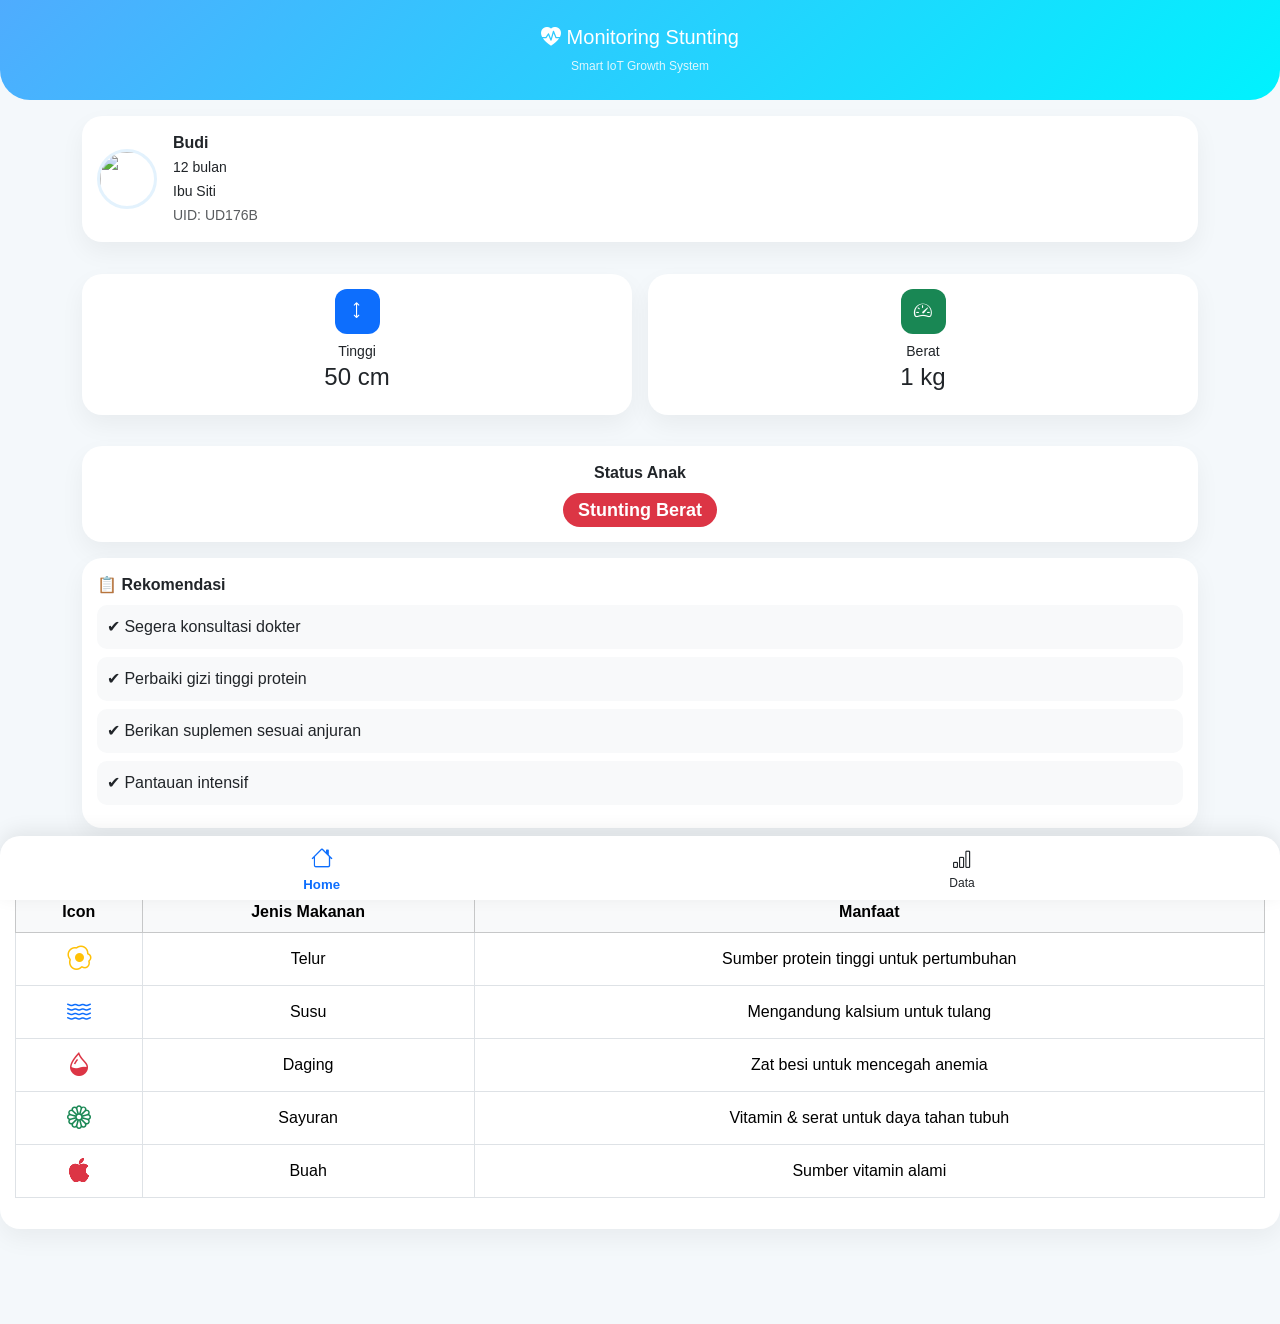
==== index.html @ 4a5716e1 "Add files via upload" ====
<!DOCTYPE html>
<html lang="id">
<head>
<meta charset="UTF-8">
<meta name="viewport" content="width=device-width, initial-scale=1.0">
<title>Monitoring Stunting</title>

<link href="https://cdn.jsdelivr.net/npm/bootstrap@5.3.3/dist/css/bootstrap.min.css" rel="stylesheet">
<link href="https://cdn.jsdelivr.net/npm/bootstrap-icons@1.11.3/font/bootstrap-icons.css" rel="stylesheet">
<link rel="stylesheet" href="style.css">

<style>
.badge-status{
    font-size:14px;
    padding:8px 15px;
    border-radius:20px;
}

.rekom-item{
    padding:10px;
    border-radius:10px;
    background:#f8f9fa;
    margin-bottom:8px;
}
.nav-item{
    font-size:12px;
}

.nav-item.active{
    color:#0d6efd !important;
    font-weight:600;
}
</style>

</head>

<body>

<div class="header text-center">
    <h5><i class="bi bi-heart-pulse-fill"></i> Monitoring Stunting</h5>
    <div class="subtext">Smart IoT Growth System</div>
</div>

<div class="container mt-3">

    <!-- PROFILE -->
    <div class="card-pro d-flex align-items-center profile">
        <img src="https://cdn-icons-png.flaticon.com/512/4140/4140048.png">
        <div class="ms-3">
            <b id="nama">Nama Anak</b><br>
            <small id="umur">Umur • Kota</small><br>
            <small id="ortu">Orang Tua</small><br>
            <small class="text-muted">UID: <span id="uid">-</span></small>
        </div>
    </div>

    <!-- DATA -->
    <div class="row mt-3 g-3">

        <div class="col-6">
            <div class="card-pro text-center">
                <div class="icon-box bg-primary">
                    <i class="bi bi-arrows-vertical text-white"></i>
                </div>
                <small>Tinggi</small>
                <h4 id="tinggi">0 cm</h4>
            </div>
        </div>

        <div class="col-6">
            <div class="card-pro text-center">
                <div class="icon-box bg-success">
                    <i class="bi bi-speedometer2 text-white"></i>
                </div>
                <small>Berat</small>
                <h4 id="berat">0 kg</h4>
            </div>
        </div>

    </div>

    <!-- STATUS -->
    <div class="card-pro mt-3 text-center">
        <b>Status Anak</b><br>
        <span id="status" class="badge badge-status bg-secondary mt-2">-</span>
    </div>

    <!-- REKOMENDASI -->
    <div class="card-pro mt-3">
        <b>📋 Rekomendasi</b>
        <div id="rekomendasiBox" class="mt-2">
            <div class="text-muted">Belum ada data</div>
        </div>
    </div>

</div>

<!-- MAKANAN BERGIZI -->
<div class="card-pro mt-3">
    <b>🥗 Makanan Bergizi</b>

    <div class="table-responsive mt-2">
        <table class="table table-bordered align-middle text-center">
            <thead class="table-light">
                <tr>
                    <th>Icon</th>
                    <th>Jenis Makanan</th>
                    <th>Manfaat</th>
                </tr>
            </thead>
            <tbody>
                <tr>
                    <td><i class="bi bi-egg-fried text-warning fs-4"></i></td>
                    <td>Telur</td>
                    <td>Sumber protein tinggi untuk pertumbuhan</td>
                </tr>
                <tr>
                    <td><i class="bi bi-water text-primary fs-4"></i></td>
                    <td>Susu</td>
                    <td>Mengandung kalsium untuk tulang</td>
                </tr>
                <tr>
                    <td><i class="bi bi-droplet-half text-danger fs-4"></i></td>
                    <td>Daging</td>
                    <td>Zat besi untuk mencegah anemia</td>
                </tr>
                <tr>
                    <td><i class="bi bi-flower1 text-success fs-4"></i></td>
                    <td>Sayuran</td>
                    <td>Vitamin & serat untuk daya tahan tubuh</td>
                </tr>
                <tr>
                    <td><i class="bi bi-apple text-danger fs-4"></i></td>
                    <td>Buah</td>
                    <td>Sumber vitamin alami</td>
                </tr>
            </tbody>
        </table>
    </div>
</div>

<div class="safe"></div>

<!-- NAV -->
<div class="bottom-nav py-2">
    <div class="d-flex justify-content-around">
        <a href="index.html" class="nav-item active text-decoration-none text-dark text-center">
            <i class="bi bi-house fs-5"></i><br>Home
        </a>

        <a href="data.html" class="nav-item text-decoration-none text-dark text-center">
            <i class="bi bi-bar-chart fs-5"></i><br>Data
        </a>
    </div>
</div>

<script>

function hitungStatus(tinggi){
    if (tinggi < 60) return "Stunting Berat";
    if (tinggi < 75) return "Stunting Ringan";
    return "Normal";
}

function tampilkanStatus(status){
    const el = document.getElementById("status");

    el.innerText = status;
    el.className = "badge badge-status mt-2";

    if(status === "Normal"){
        el.classList.add("bg-success");
    } 
    else if(status === "Stunting Ringan"){
        el.classList.add("bg-warning","text-dark");
    } 
    else{
        el.classList.add("bg-danger");
    }

    tampilkanRekomendasi(status);
}

function tampilkanRekomendasi(status){
    const box = document.getElementById("rekomendasiBox");

    let data = [];

    if(status === "Normal"){
        data = [
            "Pertahankan pola makan sehat",
            "ASI & MPASI seimbang",
            "Kontrol rutin ke posyandu"
        ];
    } 
    else if(status === "Stunting Ringan"){
        data = [
            "Tambahkan protein (telur, ikan)",
            "Minum susu pertumbuhan",
            "Pantau perkembangan tiap bulan"
        ];
    } 
    else{
        data = [
            "Segera konsultasi dokter",
            "Perbaiki gizi tinggi protein",
            "Berikan suplemen sesuai anjuran",
            "Pantauan intensif"
        ];
    }

    let html = "";
    data.forEach(item=>{
        html += `<div class="rekom-item">✔ ${item}</div>`;
    });

    box.innerHTML = html;
}

function updateUI(data){
    document.getElementById("nama").innerText = data.nama;
    document.getElementById("umur").innerText = data.umur + " bulan";
    document.getElementById("ortu").innerText = data.ortu;
    document.getElementById("uid").innerText = data.uid;

    document.getElementById("tinggi").innerText = data.tinggi + " cm";
    document.getElementById("berat").innerText = data.berat + " kg";

    let status = hitungStatus(data.tinggi);
    tampilkanStatus(status);
}

let dataAnak = {
    nama:"Budi",
    umur:12,
    ortu:"Ibu Siti",
    uid:"UD176B",
    tinggi:50,
    berat:1
};

updateUI(dataAnak);

</script>

</body>
</html>
---- style.css ----
body {
    background: #F4F8FB;
    font-family: 'Segoe UI', sans-serif;
}

/* HEADER */
.header {
    background: linear-gradient(135deg, #4facfe, #00f2fe);
    padding: 25px 20px;
    color: white;
    border-bottom-left-radius: 30px;
    border-bottom-right-radius: 30px;
    text-align: center;
}

.subtext {
    font-size: 12px;
    opacity: 0.85;
}

/* CARD */
.card-pro {
    background: white;
    border-radius: 20px;
    padding: 15px;
    box-shadow: 0 10px 25px rgba(0,0,0,0.05);
    margin-bottom: 15px;
    transition: all 0.3s ease;
}

.card-pro:hover {
    transform: translateY(-4px);
    box-shadow: 0 15px 35px rgba(0,0,0,0.08);
}

/* PROFILE */
.profile img {
    width: 60px;
    height: 60px;
    border-radius: 50%;
    border: 3px solid #E3F2FD;
    transition: 0.3s;
}

.profile img:hover {
    transform: scale(1.1);
}

/* ICON BOX (TINGGI & BERAT) */
.icon-box {
    width: 45px;
    height: 45px;
    border-radius: 12px;
    display: flex;
    align-items: center;
    justify-content: center;
    margin: 0 auto 5px auto;
    font-size: 18px;
}

/* HEIGHT */
.height-value {
    font-size: 40px;
    font-weight: bold;
}

/* PROGRESS */
.progress {
    height: 8px;
    border-radius: 10px;
    overflow: hidden;
}

.progress-bar {
    transition: width 0.5s ease;
}

/* STATUS */
#status {
    font-weight: bold;
    font-size: 18px;
}

/* NAVBAR */
.bottom-nav {
    position: fixed;
    bottom: 0;
    width: 100%;
    background: white;
    border-radius: 20px 20px 0 0;
    box-shadow: 0 -5px 20px rgba(0,0,0,0.08);
    z-index: 99;
}

.nav-item {
    text-align: center;
    font-size: 12px;
    color: #aaa;
    cursor: pointer;
    transition: 0.2s;
}

.nav-item:hover {
    color: #4facfe;
    transform: scale(1.1);
}

.nav-item.active {
    color: #4facfe;
    transform: scale(1.1);
}

/* SAFE AREA */
.safe {
    height: 80px;
}

/* MENU BUTTON */
.menu-btn {
    border-radius: 18px;
    padding: 15px;
    text-align: center;
    box-shadow: 0 10px 20px rgba(0,0,0,0.05);
    transition: 0.3s;
    cursor: pointer;
    color: white;
    font-weight: bold;
}

.menu-btn:hover {
    transform: translateY(-5px);
    box-shadow: 0 15px 25px rgba(0,0,0,0.08);
}

.menu-btn.active {
    transform: scale(0.95);
    box-shadow: 0 5px 20px rgba(0,0,0,0.2);
}

/* WARNA GIZI */
.gizi-a {
    background: linear-gradient(135deg, #00c853, #69f0ae);
}

.gizi-b {
    background: linear-gradient(135deg, #2979ff, #00c6ff);
}

/* BUTTON */
.btn-success {
    background: linear-gradient(135deg, #00c853, #69f0ae);
    border: none;
    border-radius: 12px;
    transition: 0.3s;
}

.btn-success:hover {
    transform: translateY(-2px);
    box-shadow: 0 6px 15px rgba(0,0,0,0.15);
}

/* RESPONSIVE */
@media (max-width: 400px){
    .card-pro {
        padding: 12px;
    }

    .icon-box {
        width: 40px;
        height: 40px;
        font-size: 16px;
    }

    #status {
        font-size: 16px;
    }
}
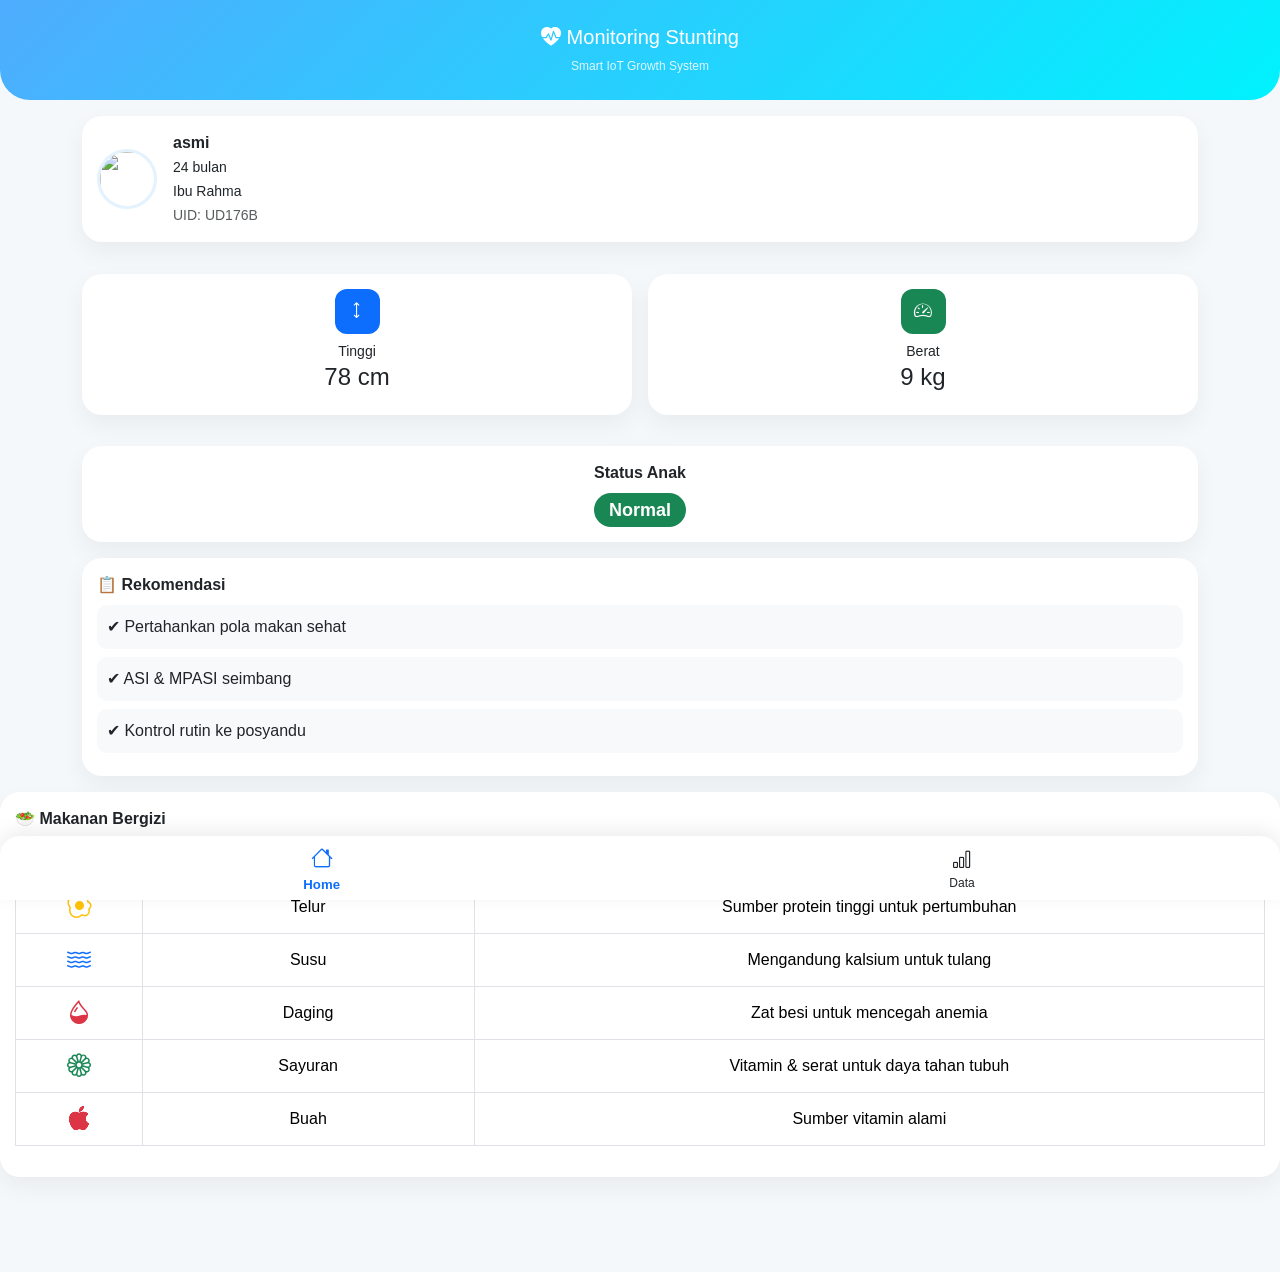
==== commit 9caea48c: "Update index.html" ====
--- a/index.html
+++ b/index.html
@@ -231,12 +231,12 @@
 }
 
 let dataAnak = {
-    nama:"Budi",
-    umur:12,
-    ortu:"Ibu Siti",
+    nama:"asmi",
+    umur:24,
+    ortu:"Ibu Rahma",
     uid:"UD176B",
-    tinggi:50,
-    berat:1
+    tinggi:78,
+    berat:9
 };
 
 updateUI(dataAnak);
@@ -244,4 +244,4 @@
 </script>
 
 </body>
-</html>+</html>
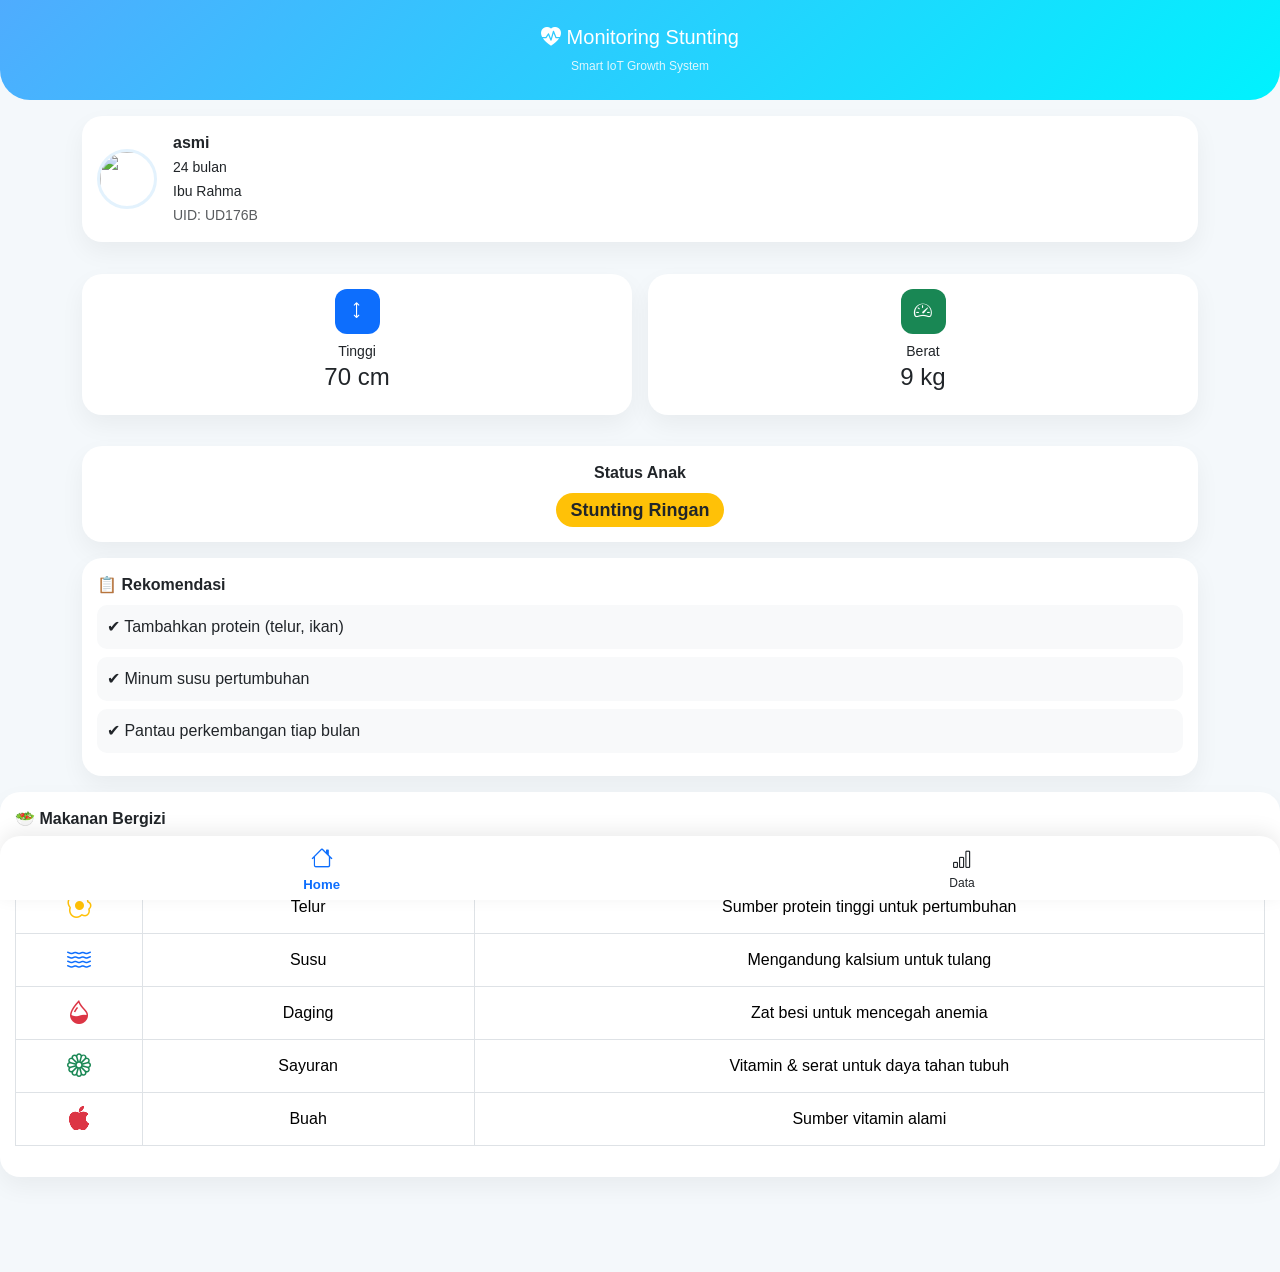
==== commit 2a010ab6: "Update index.html" ====
--- a/index.html
+++ b/index.html
@@ -235,7 +235,7 @@
     umur:24,
     ortu:"Ibu Rahma",
     uid:"UD176B",
-    tinggi:78,
+    tinggi:70,
     berat:9
 };
 
